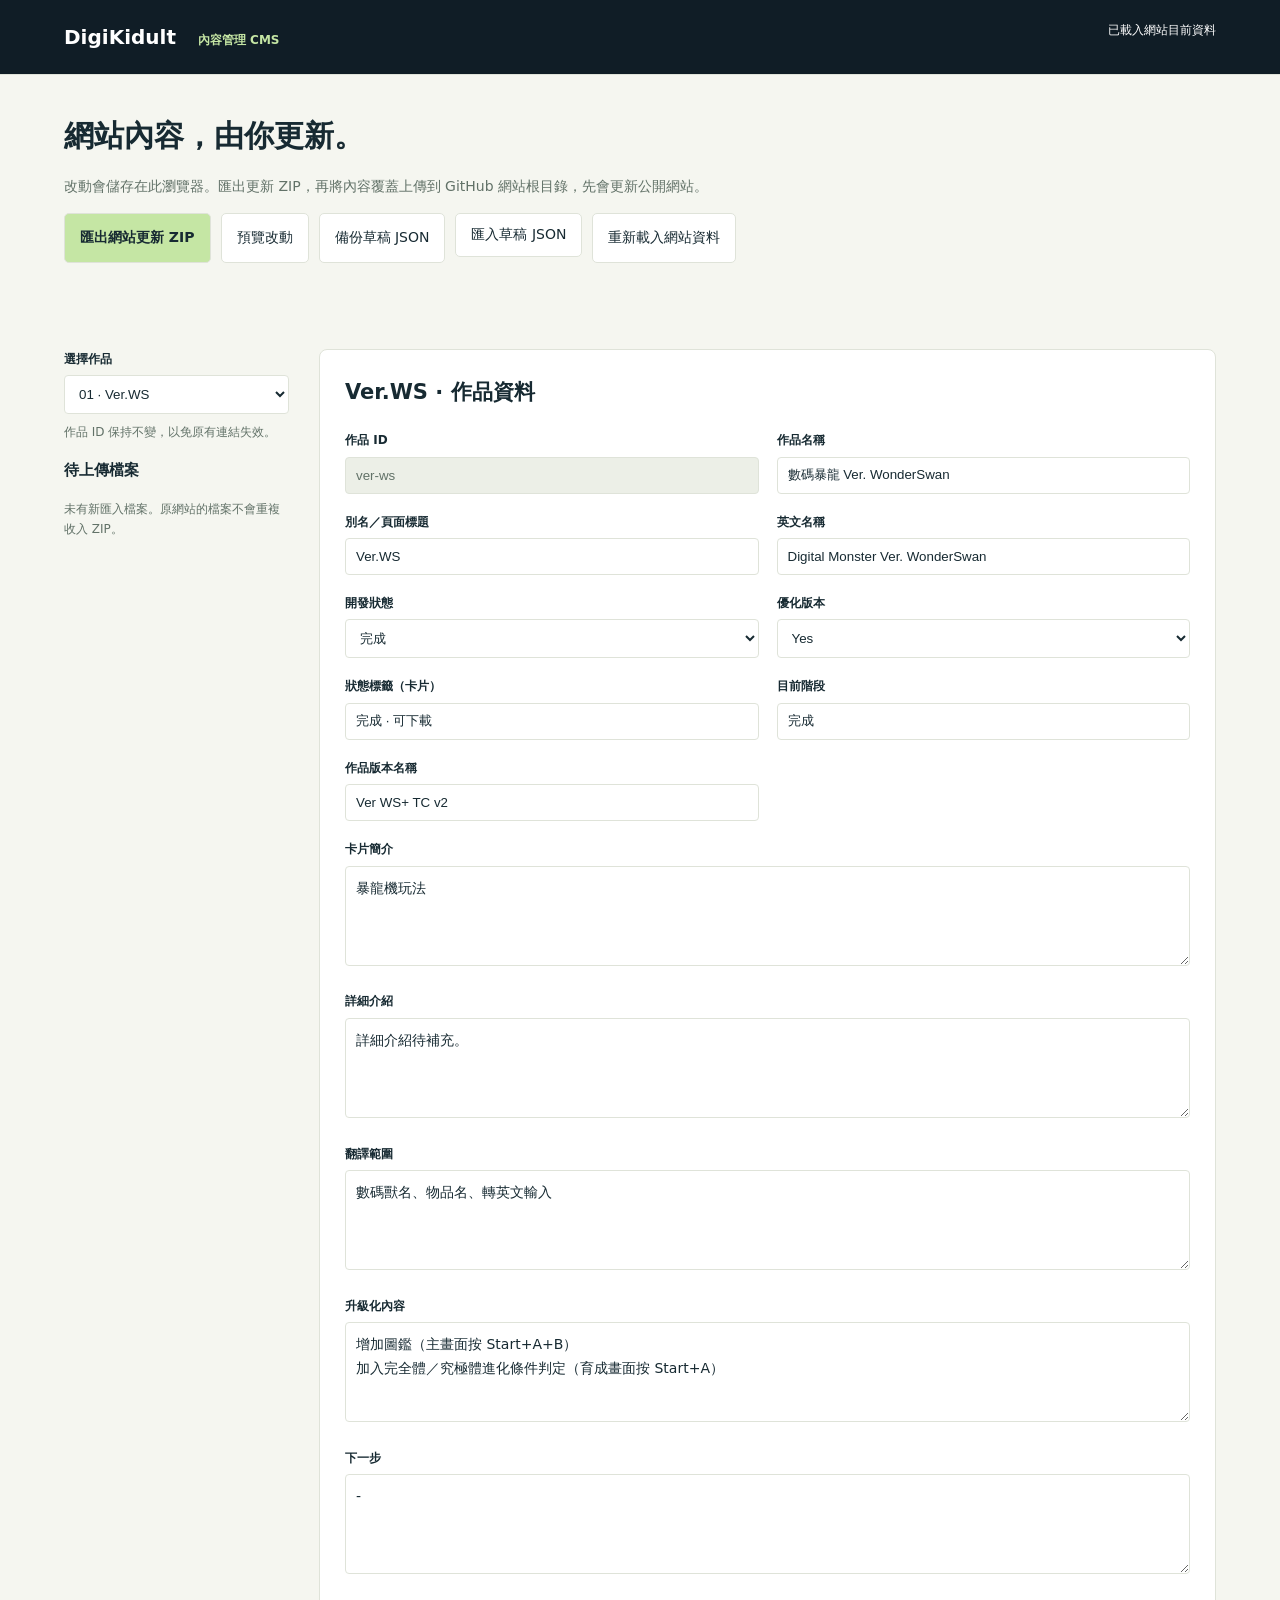
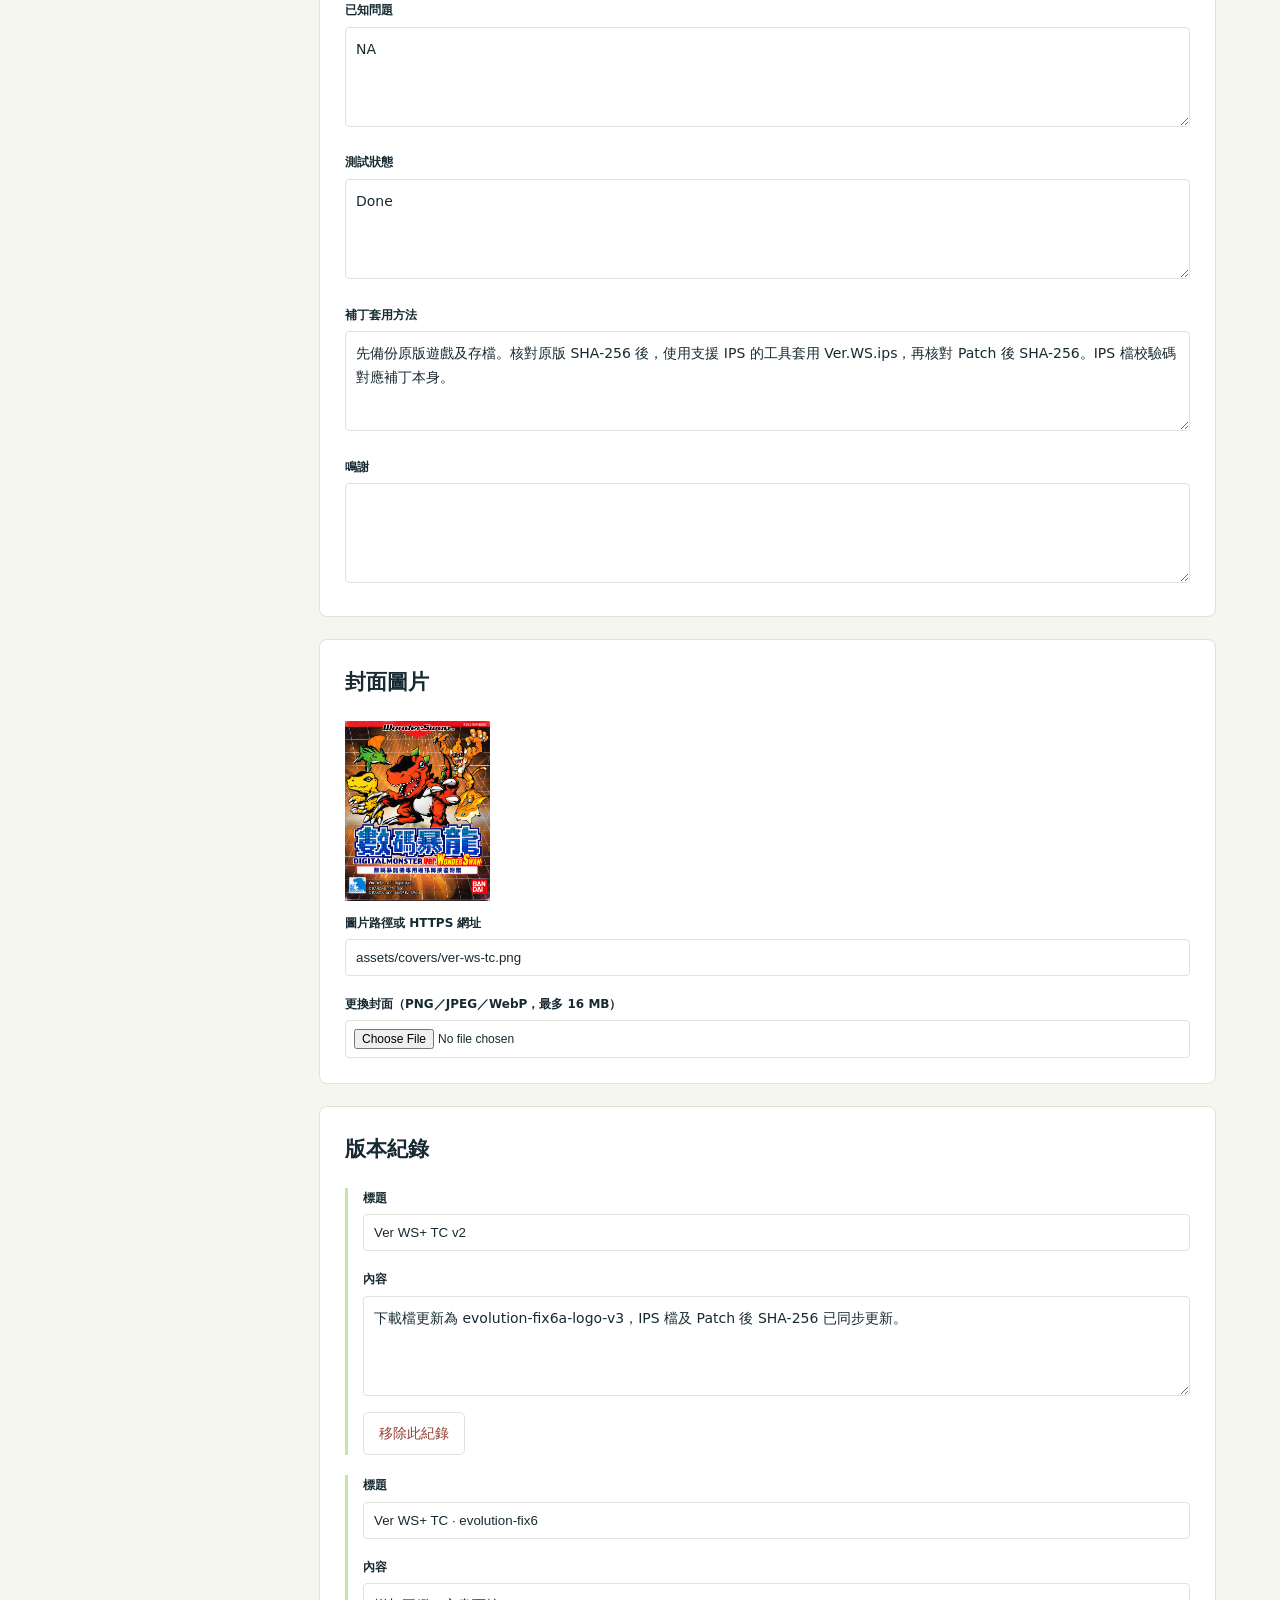
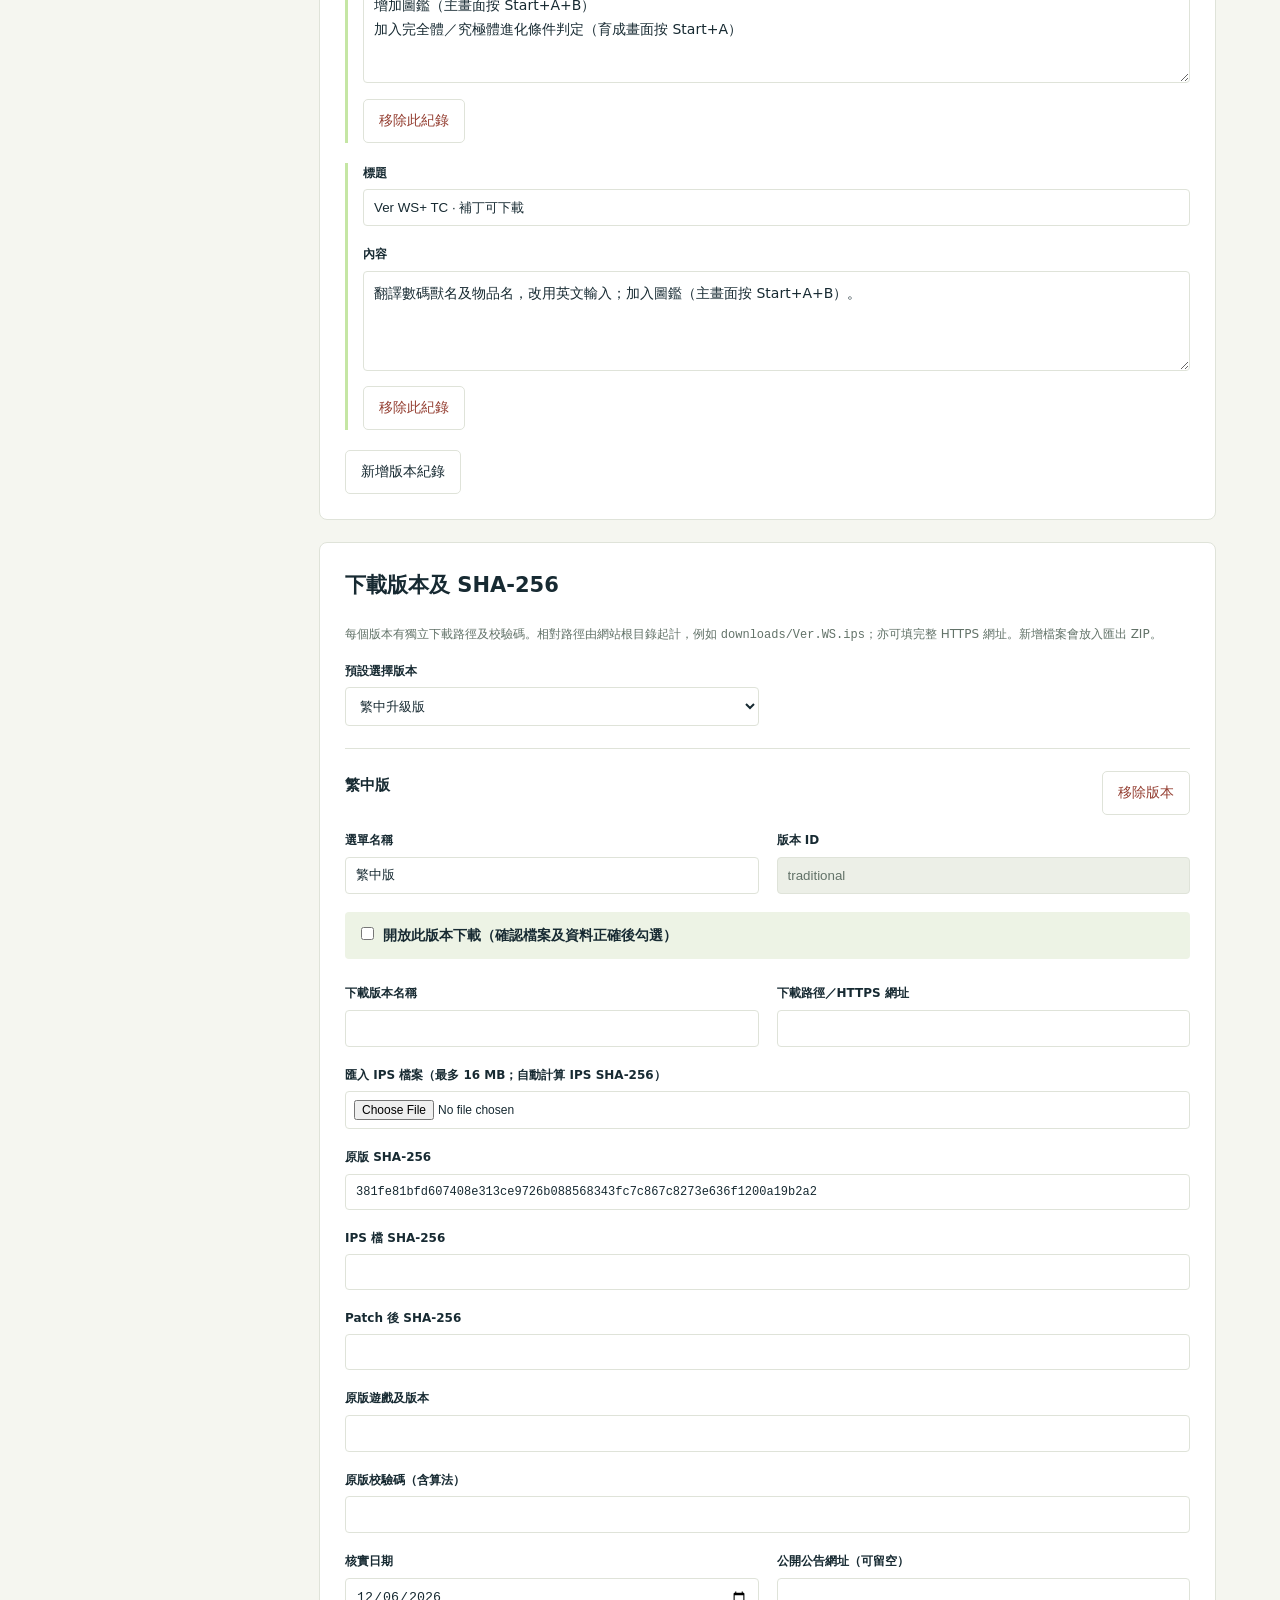
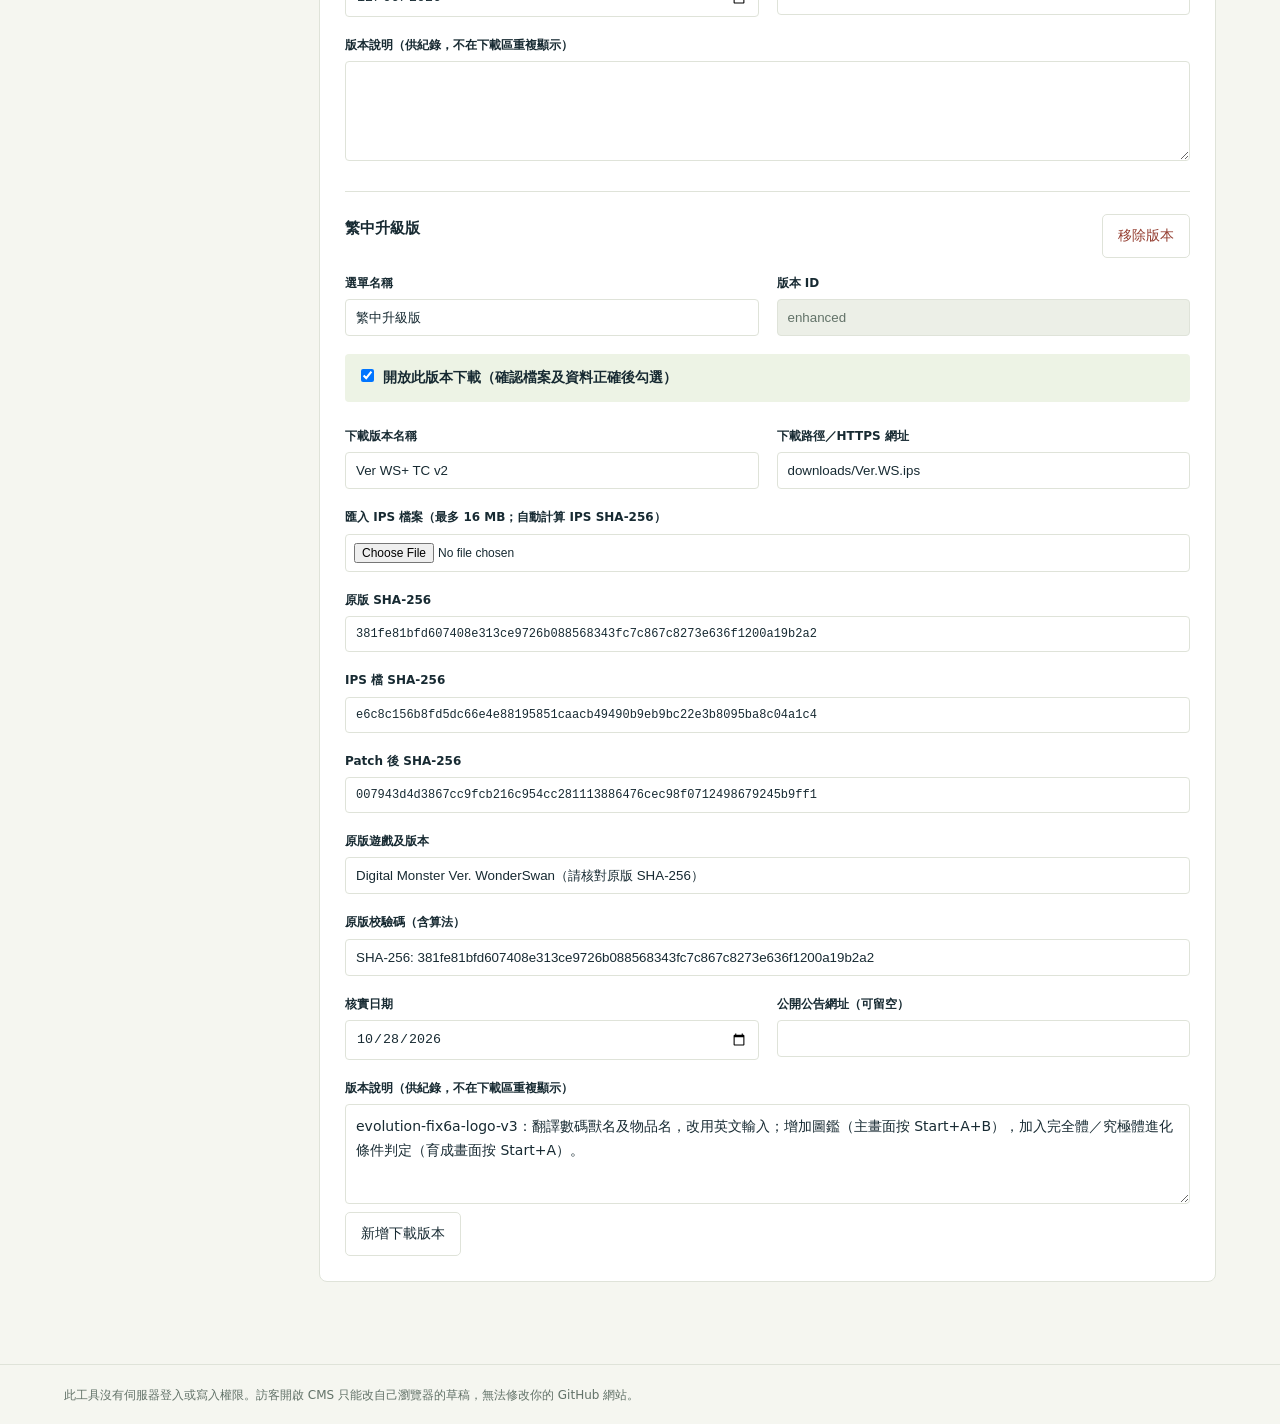
==== cms.html @ 3d5b232b "Add files via upload" ====
<!doctype html><html lang="zh-HK"><head><meta charset="utf-8"><meta name="viewport" content="width=device-width,initial-scale=1"><meta name="robots" content="noindex,nofollow"><title>DigiKidult 內容管理</title><link rel="icon" href="assets/mark.svg"><link rel="stylesheet" href="cms.css"><script defer src="projects.js"></script><script defer src="cms-utils.js"></script><script defer src="cms.js"></script></head><body>
<header><a href="index.html">DigiKidult <small>內容管理 CMS</small></a><span id="save-state" role="status">載入中…</span></header>
<div class="intro"><h1>網站內容，由你更新。</h1><p>改動會儲存在此瀏覽器。匯出更新 ZIP，再將內容覆蓋上傳到 GitHub 網站根目錄，先會更新公開網站。</p><div class="actions"><button id="export-zip" class="primary">匯出網站更新 ZIP</button><button id="preview">預覽改動</button><button id="backup">備份草稿 JSON</button><label class="file-button">匯入草稿 JSON<input id="import-backup" type="file" accept=".json,application/json" hidden></label><button id="reset">重新載入網站資料</button></div><p id="feedback" role="status"></p></div>
<main><aside><label for="project-select">選擇作品</label><select id="project-select"></select><p class="hint">作品 ID 保持不變，以免原有連結失效。</p><div id="file-list"></div></aside><form id="editor" novalidate></form></main>
<dialog id="preview-dialog"><div class="dialog-bar"><strong>草稿預覽 · 未發佈</strong><button id="close-preview">關閉預覽</button></div><iframe id="preview-frame" title="作品頁草稿預覽"></iframe></dialog>
<footer>此工具沒有伺服器登入或寫入權限。訪客開啟 CMS 只能改自己瀏覽器的草稿，無法修改你的 GitHub 網站。</footer></body></html>
---- cms.css ----
:root{--ink:#172a32;--dark:#101d26;--paper:#f5f6f0;--accent:#c5e6a4;--line:#dfe3d9;--muted:#627268}*{box-sizing:border-box}body{margin:0;color:var(--ink);background:var(--paper);font:14px/1.7 system-ui,"Microsoft JhengHei",sans-serif}header{padding:20px 5%;display:flex;justify-content:space-between;gap:20px;border-bottom:1px solid var(--line);background:var(--dark);color:white}header a{color:white;text-decoration:none;font-size:20px;font-weight:800}header small{font-size:12px;margin-left:15px;color:var(--accent)}#save-state{font-size:12px}h1{font-size:30px;margin:0 0 10px}h2{font-size:21px;margin:0 0 20px}h3{font-size:15px;margin:0 0 15px}.intro{max-width:1400px;margin:auto;padding:35px 5% 15px}.intro p{color:var(--muted)}.actions{display:flex;gap:10px;flex-wrap:wrap}button,.file-button{font:inherit;padding:9px 15px;border:1px solid var(--line);background:#fff;color:var(--ink);border-radius:5px;cursor:pointer;display:inline-block}.primary{background:var(--accent);font-weight:700}.danger{color:#943e31}button:hover,.file-button:hover{border-color:#506b3b}button:disabled{opacity:.5;cursor:wait}button:focus-visible,a:focus-visible,input:focus-visible,select:focus-visible,textarea:focus-visible{outline:3px solid #8baa62;outline-offset:3px}main{max-width:1400px;margin:auto;display:grid;grid-template-columns:225px 1fr;gap:30px;padding:20px 5% 60px}aside{position:sticky;top:20px;align-self:start}label{display:block;font-size:12px;font-weight:650;margin-bottom:6px}input:not([type=checkbox]),select,textarea{width:100%;border:1px solid var(--line);border-radius:4px;background:#fff;color:var(--ink);font:14px/1.6 inherit;padding:10px}input[readonly]{background:#ecefe7;color:var(--muted)}textarea{resize:vertical;min-height:100px;font:14px/1.7 system-ui,"Microsoft JhengHei",sans-serif}input[type=checkbox]{margin-right:9px}input[type=file]{font-size:12px!important;padding:8px!important}.panel{border:1px solid var(--line);background:white;border-radius:8px;padding:25px;margin-bottom:22px}.fields{display:grid;grid-template-columns:1fr 1fr;gap:18px}.wide{grid-column:1/-1}.hint{color:var(--muted);font-size:12px;margin:8px 0 16px}.variant{border-top:1px solid var(--line);padding-top:22px;margin-top:22px}.variant-head{display:flex;justify-content:space-between;gap:15px;align-items:center;margin-bottom:15px}.hash{font-family:monospace!important;font-size:12px!important}.cover-preview{max-height:180px;max-width:150px;object-fit:contain;display:block;margin-bottom:12px}.file-entry{font:11px/1.6 monospace;overflow-wrap:anywhere;padding:10px 0;border-bottom:1px solid var(--line)}.file-entry button{padding:2px 7px;font-size:11px;margin-top:5px}#feedback{min-height:25px;font-size:13px}#feedback.error{color:#a13928}.check-label{font-size:14px;background:#edf3e5;border-radius:4px;padding:12px}.notes-item{border-left:3px solid var(--accent);padding-left:15px;margin:20px 0}.notes-item button{margin-top:8px}footer{border-top:1px solid var(--line);padding:20px 5%;font-size:12px;color:var(--muted)}dialog{width:95vw;max-width:1400px;height:92vh;border:1px solid var(--line);padding:0;border-radius:8px}dialog::backdrop{background:#101d2688}.dialog-bar{display:flex;justify-content:space-between;padding:12px 20px;align-items:center}iframe{width:100%;height:calc(100% - 65px);border:0}code{overflow-wrap:anywhere}@media(max-width:750px){main{grid-template-columns:1fr;padding:15px 20px}aside{position:static}.intro{padding:25px 20px 10px}.fields{grid-template-columns:1fr}.wide{grid-column:auto}.panel{padding:20px}header{padding:18px 20px;flex-wrap:wrap}.actions>*{flex:1 1 auto}h1{font-size:25px}}
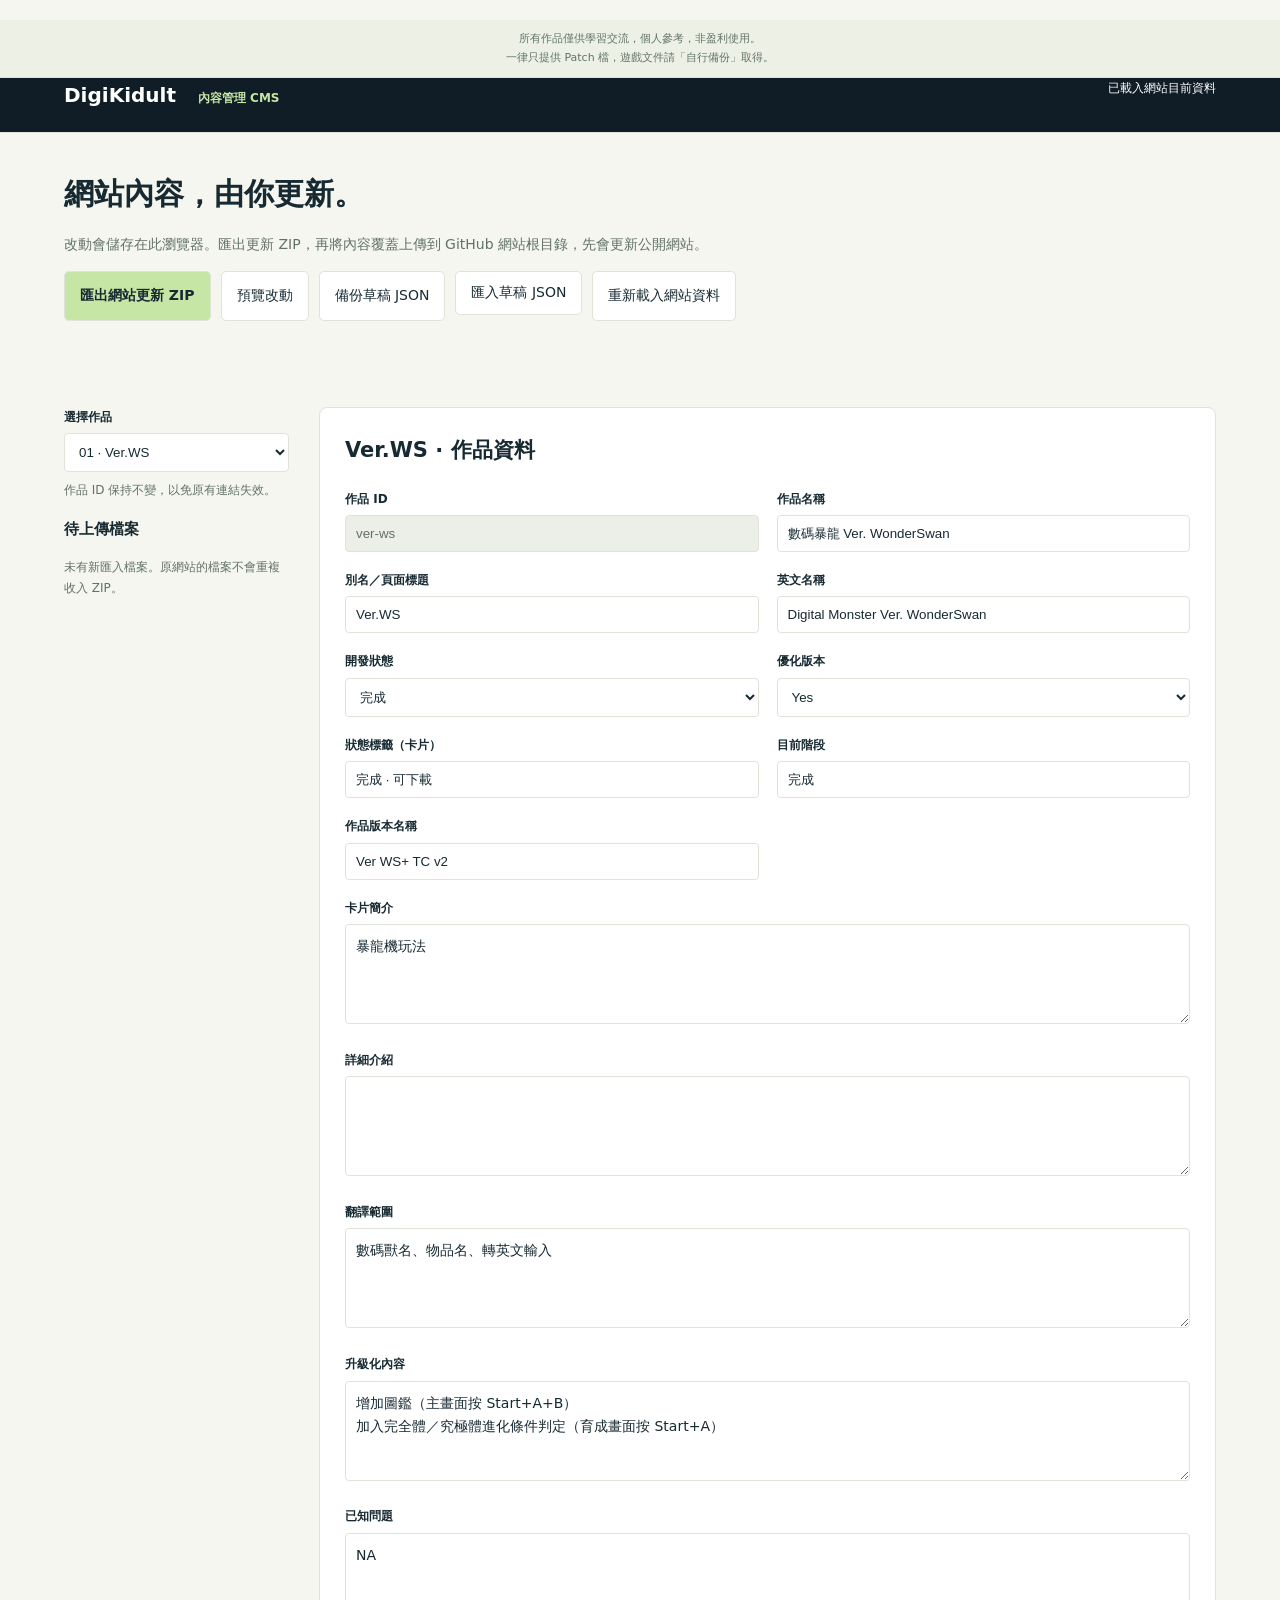
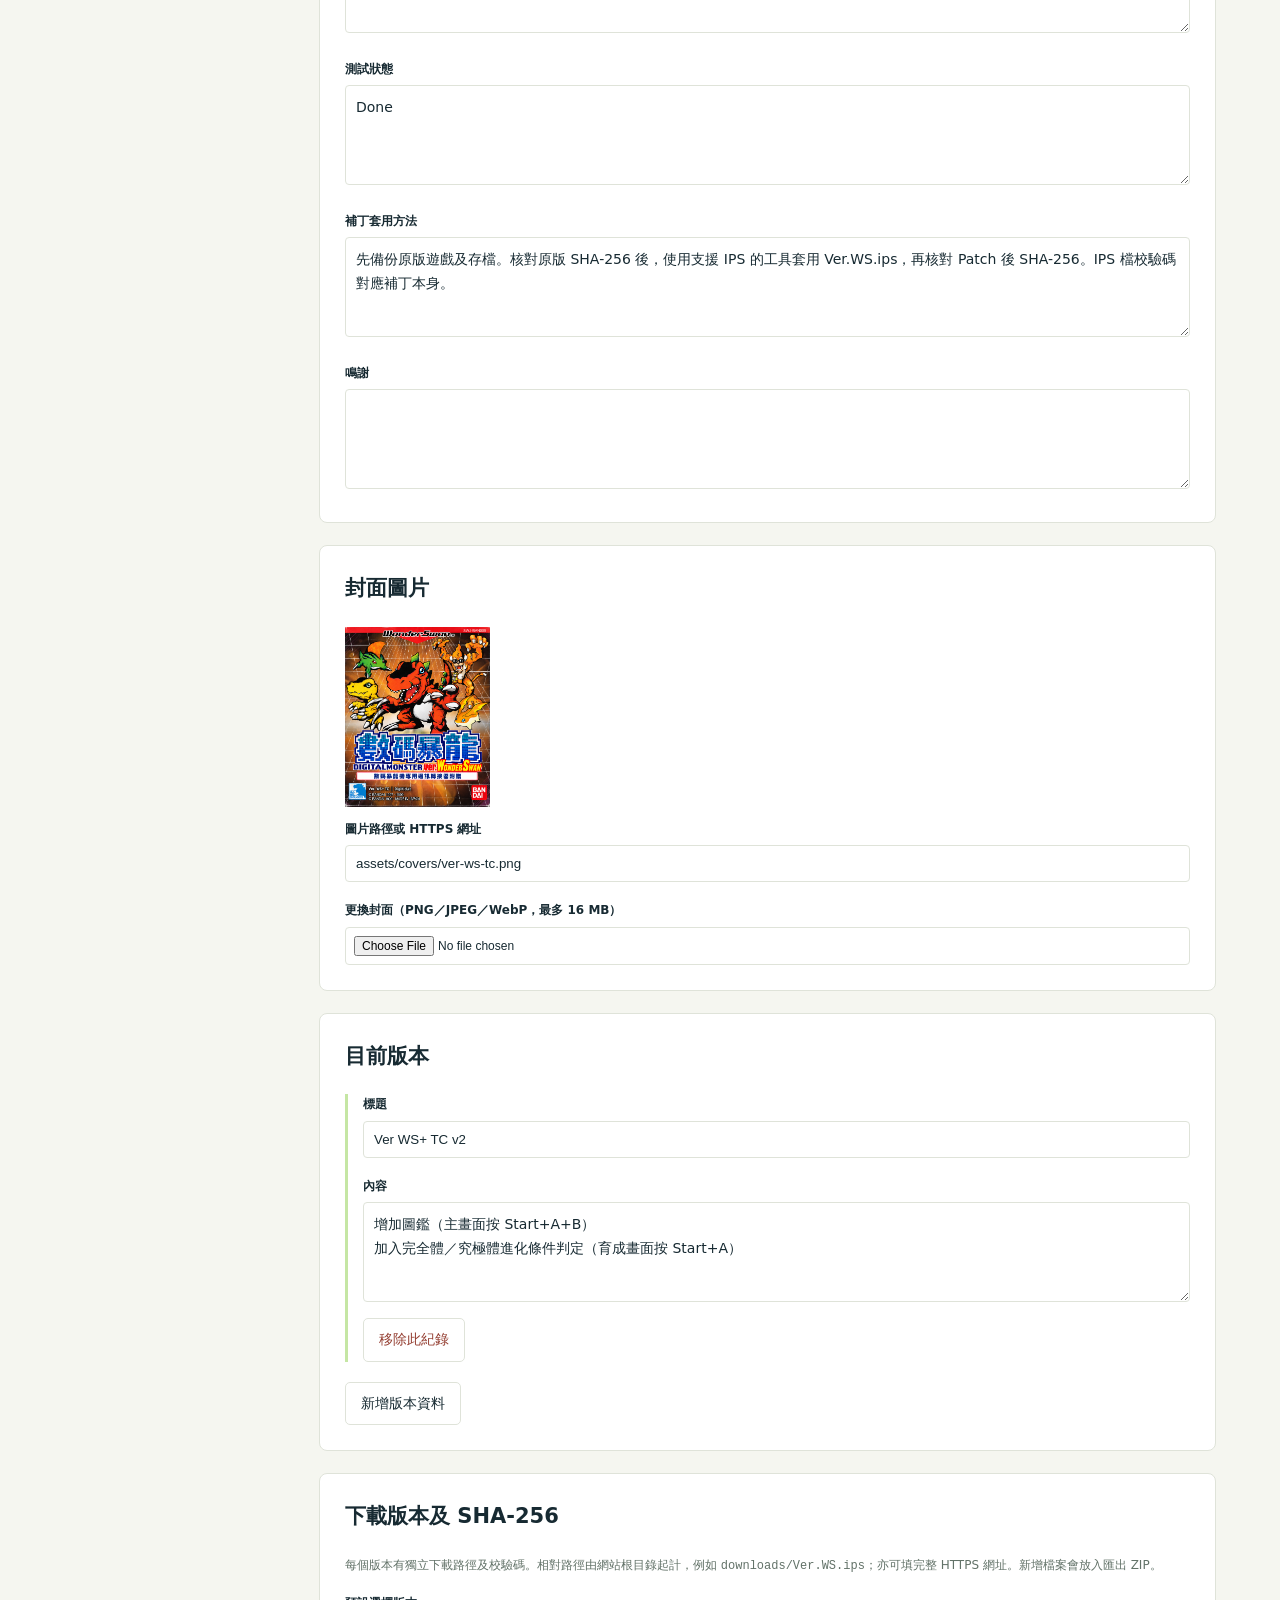
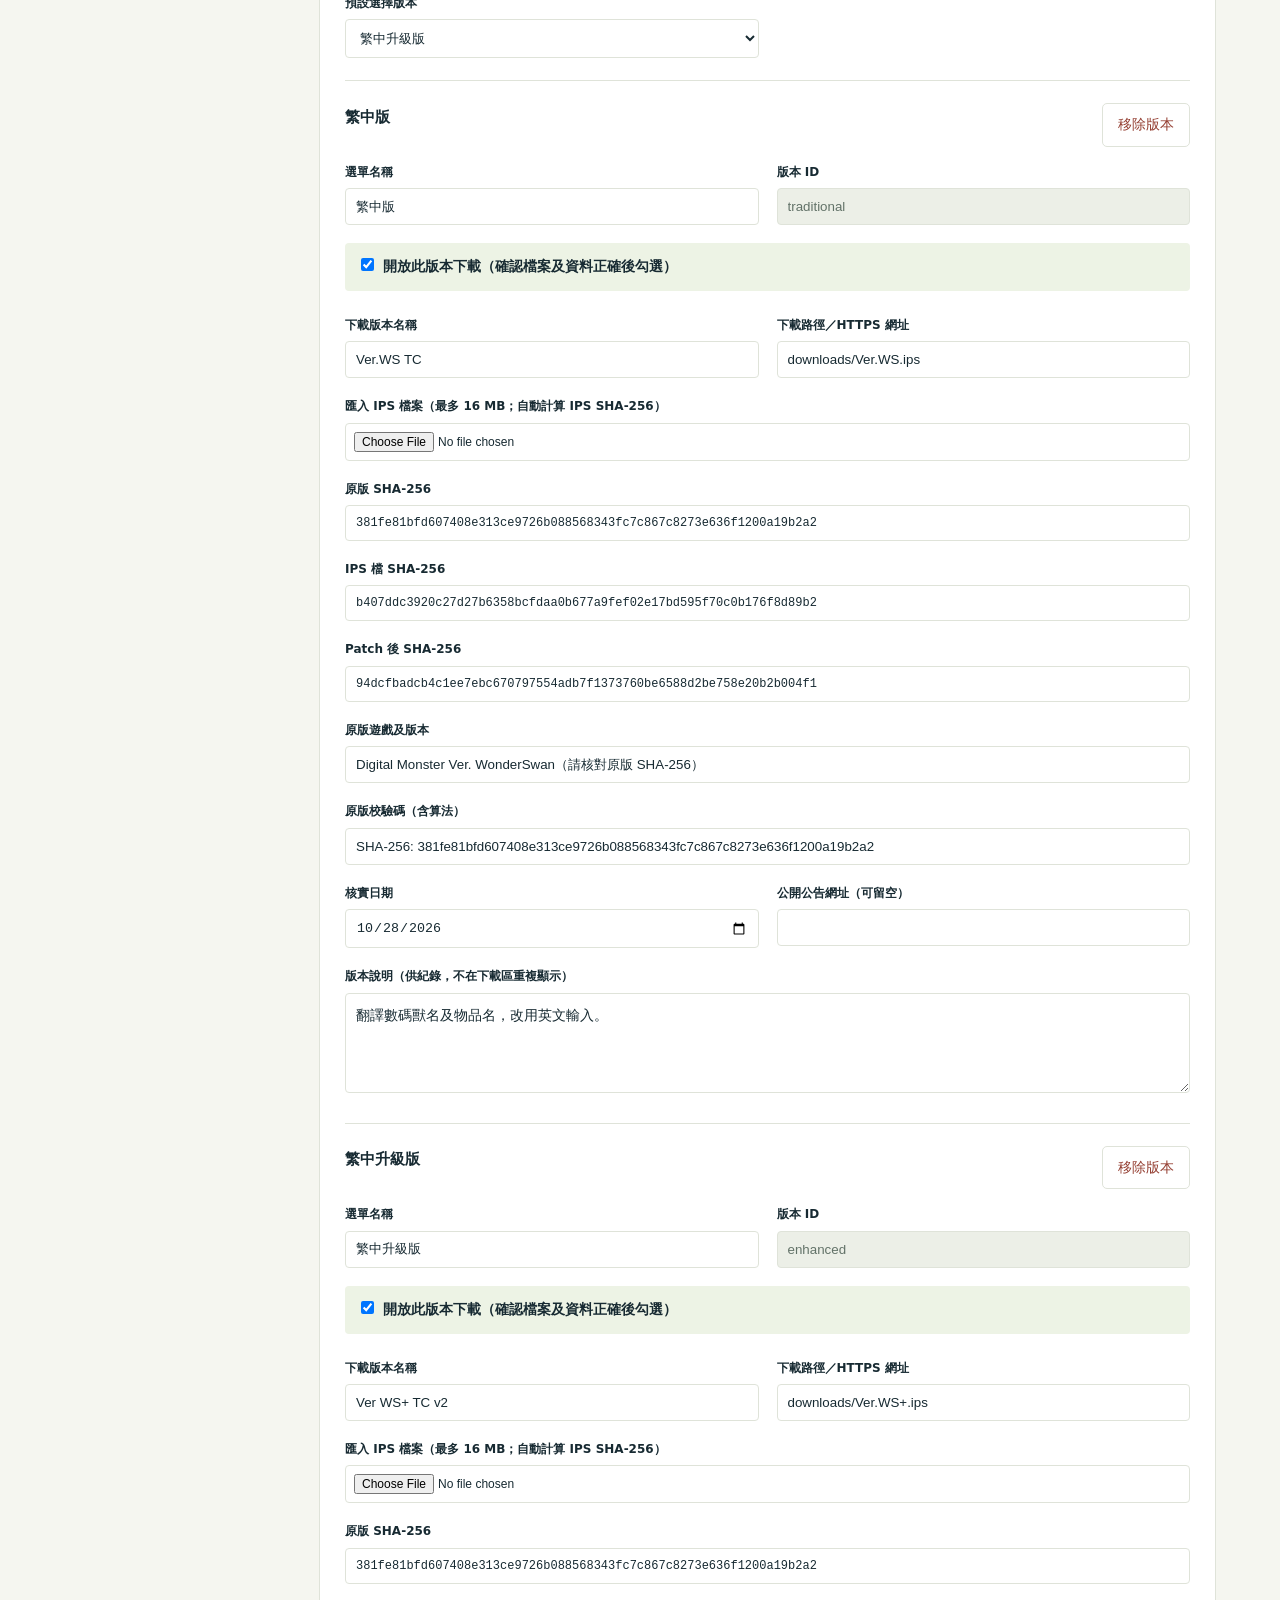
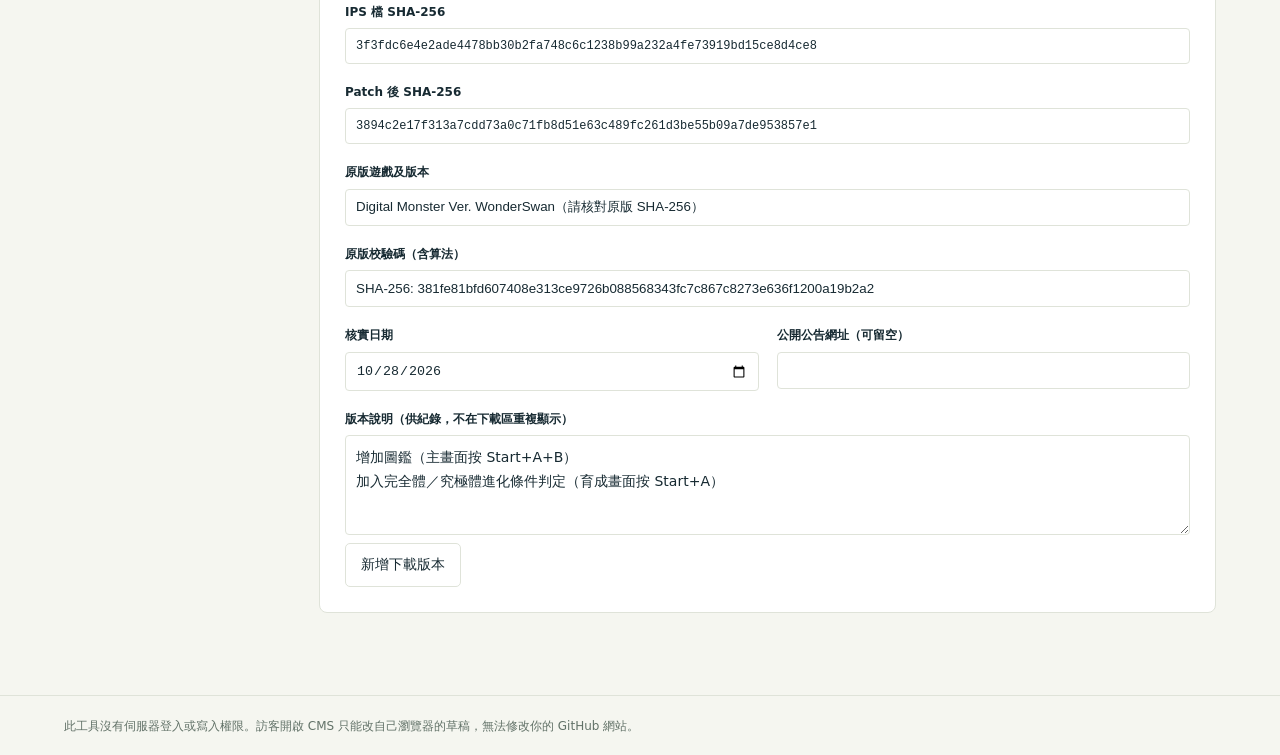
==== commit 5f42884a: "Add files via upload" ====
--- a/cms.html
+++ b/cms.html
@@ -1,4 +1,4 @@
-<!doctype html><html lang="zh-HK"><head><meta charset="utf-8"><meta name="viewport" content="width=device-width,initial-scale=1"><meta name="robots" content="noindex,nofollow"><title>DigiKidult 內容管理</title><link rel="icon" href="assets/mark.svg"><link rel="stylesheet" href="cms.css"><script defer src="projects.js"></script><script defer src="cms-utils.js"></script><script defer src="cms.js"></script></head><body>
+<!doctype html><html lang="zh-HK"><head><meta charset="utf-8"><meta name="viewport" content="width=device-width,initial-scale=1"><meta name="robots" content="noindex,nofollow"><title>DigiKidult 內容管理</title><link rel="icon" href="assets/mark.svg"><link rel="stylesheet" href="cms.css"><script defer src="projects.js"></script><script defer src="cms-utils.js"></script><script defer src="cms.js"></script></head><body><aside class="site-reminder" aria-label="使用提醒"><p>所有作品僅供學習交流，個人參考，非盈利使用。<br>一律只提供 Patch 檔，遊戲文件請「自行備份」取得。</p></aside>
 <header><a href="index.html">DigiKidult <small>內容管理 CMS</small></a><span id="save-state" role="status">載入中…</span></header>
 <div class="intro"><h1>網站內容，由你更新。</h1><p>改動會儲存在此瀏覽器。匯出更新 ZIP，再將內容覆蓋上傳到 GitHub 網站根目錄，先會更新公開網站。</p><div class="actions"><button id="export-zip" class="primary">匯出網站更新 ZIP</button><button id="preview">預覽改動</button><button id="backup">備份草稿 JSON</button><label class="file-button">匯入草稿 JSON<input id="import-backup" type="file" accept=".json,application/json" hidden></label><button id="reset">重新載入網站資料</button></div><p id="feedback" role="status"></p></div>
 <main><aside><label for="project-select">選擇作品</label><select id="project-select"></select><p class="hint">作品 ID 保持不變，以免原有連結失效。</p><div id="file-list"></div></aside><form id="editor" novalidate></form></main>
--- a/cms.css
+++ b/cms.css
@@ -1 +1,4 @@
 :root{--ink:#172a32;--dark:#101d26;--paper:#f5f6f0;--accent:#c5e6a4;--line:#dfe3d9;--muted:#627268}*{box-sizing:border-box}body{margin:0;color:var(--ink);background:var(--paper);font:14px/1.7 system-ui,"Microsoft JhengHei",sans-serif}header{padding:20px 5%;display:flex;justify-content:space-between;gap:20px;border-bottom:1px solid var(--line);background:var(--dark);color:white}header a{color:white;text-decoration:none;font-size:20px;font-weight:800}header small{font-size:12px;margin-left:15px;color:var(--accent)}#save-state{font-size:12px}h1{font-size:30px;margin:0 0 10px}h2{font-size:21px;margin:0 0 20px}h3{font-size:15px;margin:0 0 15px}.intro{max-width:1400px;margin:auto;padding:35px 5% 15px}.intro p{color:var(--muted)}.actions{display:flex;gap:10px;flex-wrap:wrap}button,.file-button{font:inherit;padding:9px 15px;border:1px solid var(--line);background:#fff;color:var(--ink);border-radius:5px;cursor:pointer;display:inline-block}.primary{background:var(--accent);font-weight:700}.danger{color:#943e31}button:hover,.file-button:hover{border-color:#506b3b}button:disabled{opacity:.5;cursor:wait}button:focus-visible,a:focus-visible,input:focus-visible,select:focus-visible,textarea:focus-visible{outline:3px solid #8baa62;outline-offset:3px}main{max-width:1400px;margin:auto;display:grid;grid-template-columns:225px 1fr;gap:30px;padding:20px 5% 60px}aside{position:sticky;top:20px;align-self:start}label{display:block;font-size:12px;font-weight:650;margin-bottom:6px}input:not([type=checkbox]),select,textarea{width:100%;border:1px solid var(--line);border-radius:4px;background:#fff;color:var(--ink);font:14px/1.6 inherit;padding:10px}input[readonly]{background:#ecefe7;color:var(--muted)}textarea{resize:vertical;min-height:100px;font:14px/1.7 system-ui,"Microsoft JhengHei",sans-serif}input[type=checkbox]{margin-right:9px}input[type=file]{font-size:12px!important;padding:8px!important}.panel{border:1px solid var(--line);background:white;border-radius:8px;padding:25px;margin-bottom:22px}.fields{display:grid;grid-template-columns:1fr 1fr;gap:18px}.wide{grid-column:1/-1}.hint{color:var(--muted);font-size:12px;margin:8px 0 16px}.variant{border-top:1px solid var(--line);padding-top:22px;margin-top:22px}.variant-head{display:flex;justify-content:space-between;gap:15px;align-items:center;margin-bottom:15px}.hash{font-family:monospace!important;font-size:12px!important}.cover-preview{max-height:180px;max-width:150px;object-fit:contain;display:block;margin-bottom:12px}.file-entry{font:11px/1.6 monospace;overflow-wrap:anywhere;padding:10px 0;border-bottom:1px solid var(--line)}.file-entry button{padding:2px 7px;font-size:11px;margin-top:5px}#feedback{min-height:25px;font-size:13px}#feedback.error{color:#a13928}.check-label{font-size:14px;background:#edf3e5;border-radius:4px;padding:12px}.notes-item{border-left:3px solid var(--accent);padding-left:15px;margin:20px 0}.notes-item button{margin-top:8px}footer{border-top:1px solid var(--line);padding:20px 5%;font-size:12px;color:var(--muted)}dialog{width:95vw;max-width:1400px;height:92vh;border:1px solid var(--line);padding:0;border-radius:8px}dialog::backdrop{background:#101d2688}.dialog-bar{display:flex;justify-content:space-between;padding:12px 20px;align-items:center}iframe{width:100%;height:calc(100% - 65px);border:0}code{overflow-wrap:anywhere}@media(max-width:750px){main{grid-template-columns:1fr;padding:15px 20px}aside{position:static}.intro{padding:25px 20px 10px}.fields{grid-template-columns:1fr}.wide{grid-column:auto}.panel{padding:20px}header{padding:18px 20px;flex-wrap:wrap}.actions>*{flex:1 1 auto}h1{font-size:25px}}
+
+.site-reminder{background:#edf1e5;border-bottom:1px solid var(--line);padding:10px 20px;color:var(--muted);font-size:11px;text-align:center}.site-reminder p{margin:0}
+
